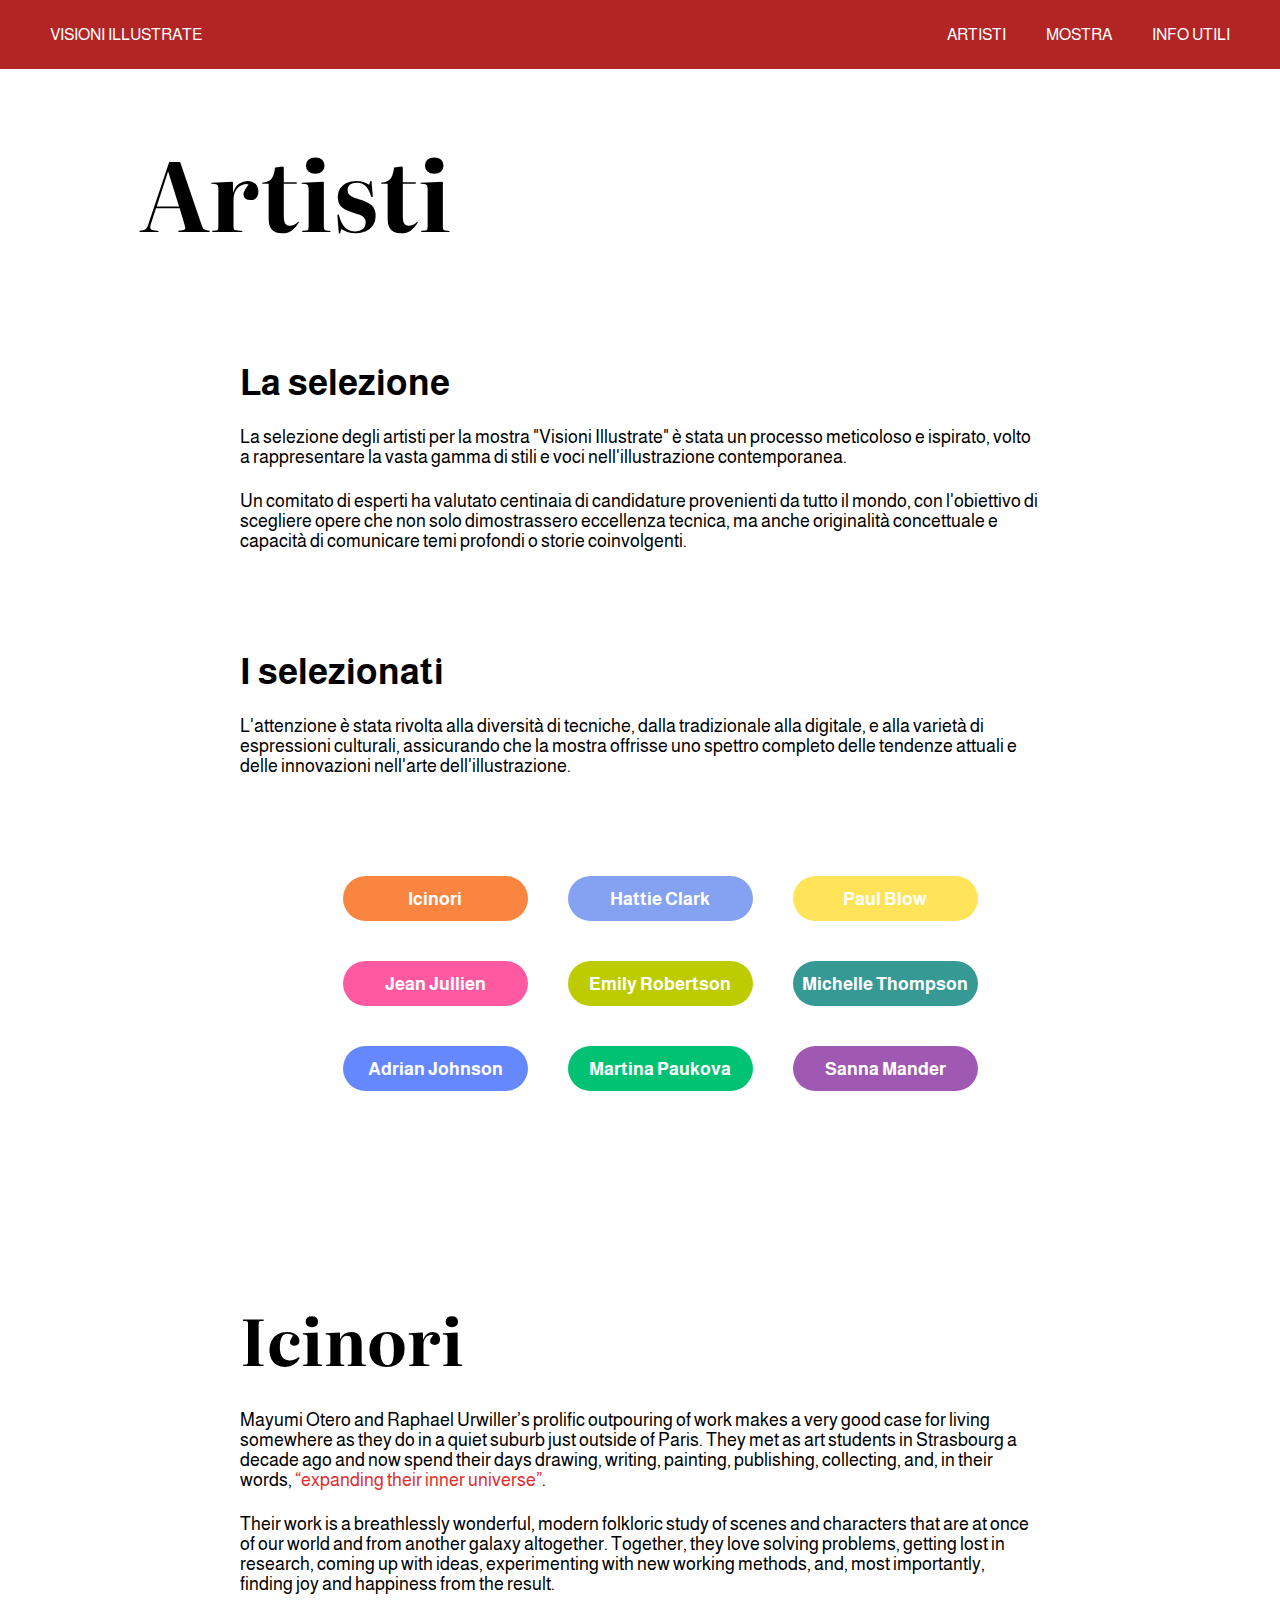
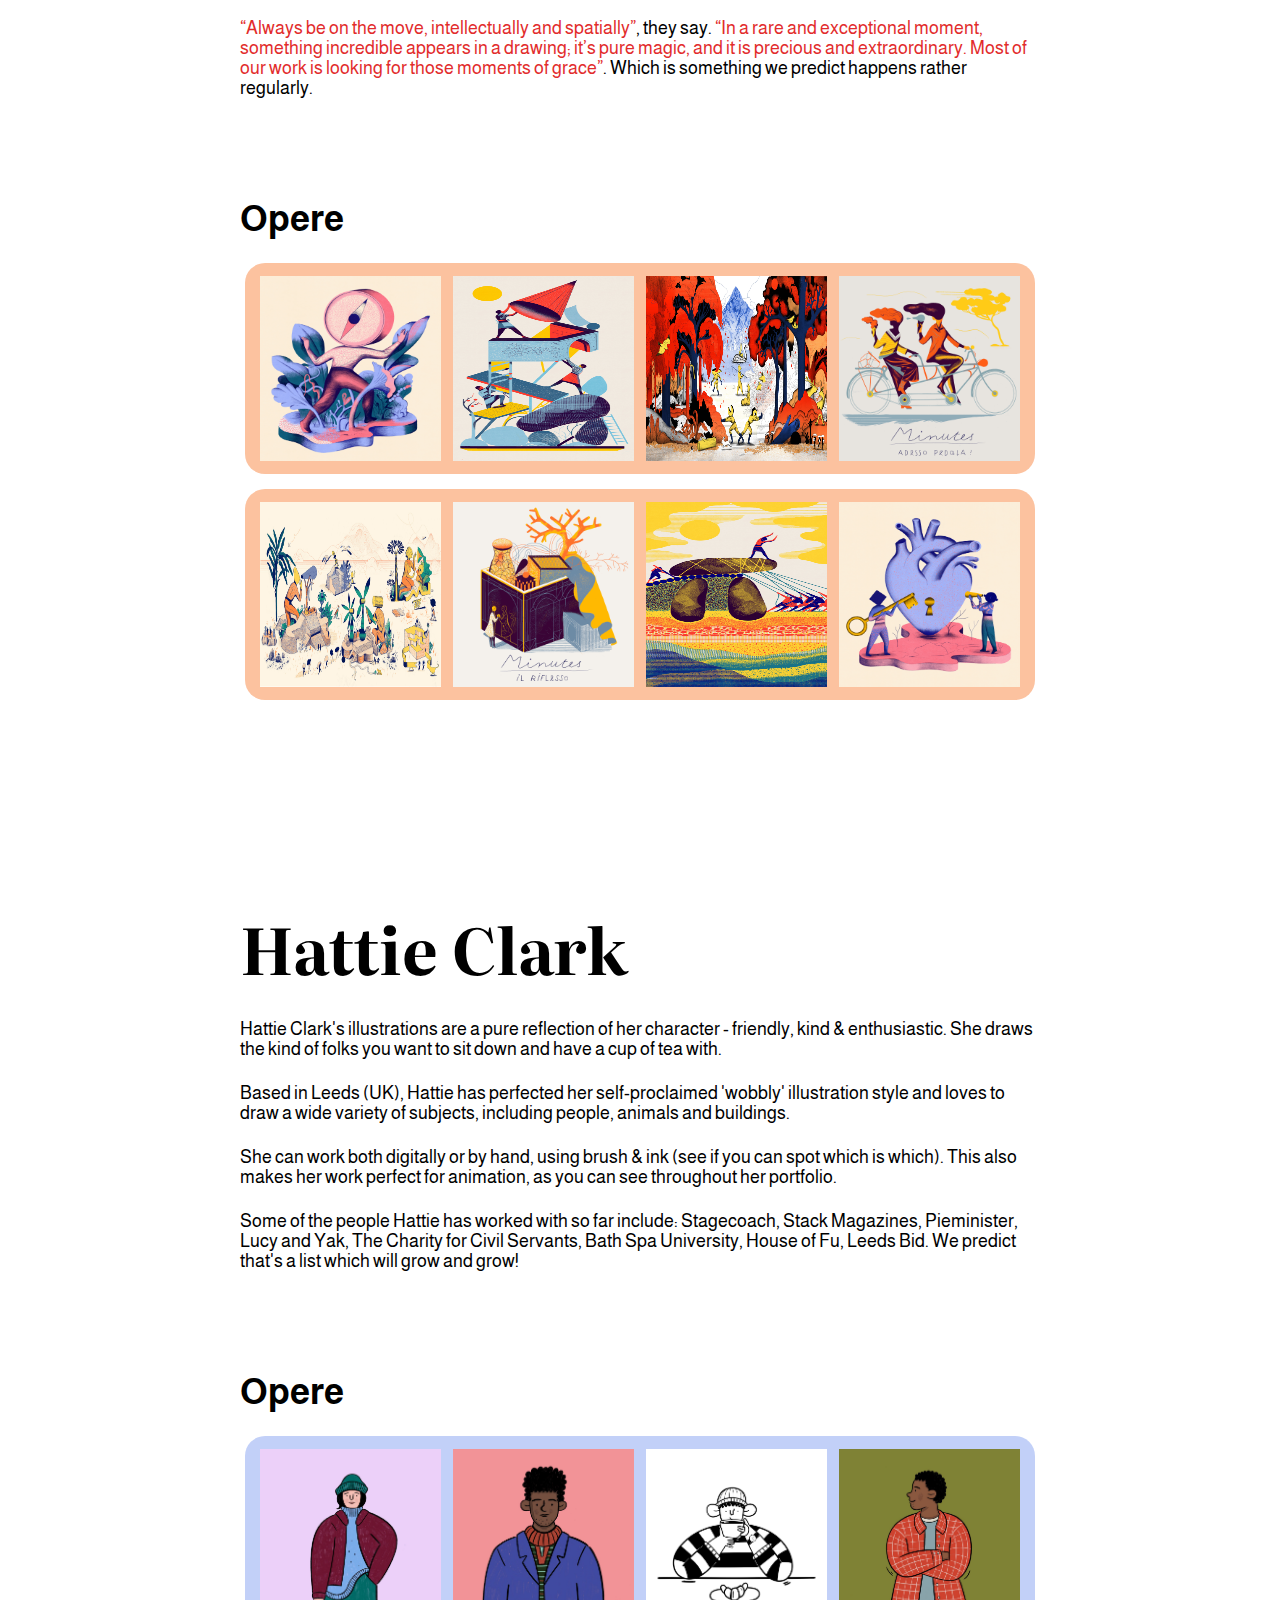
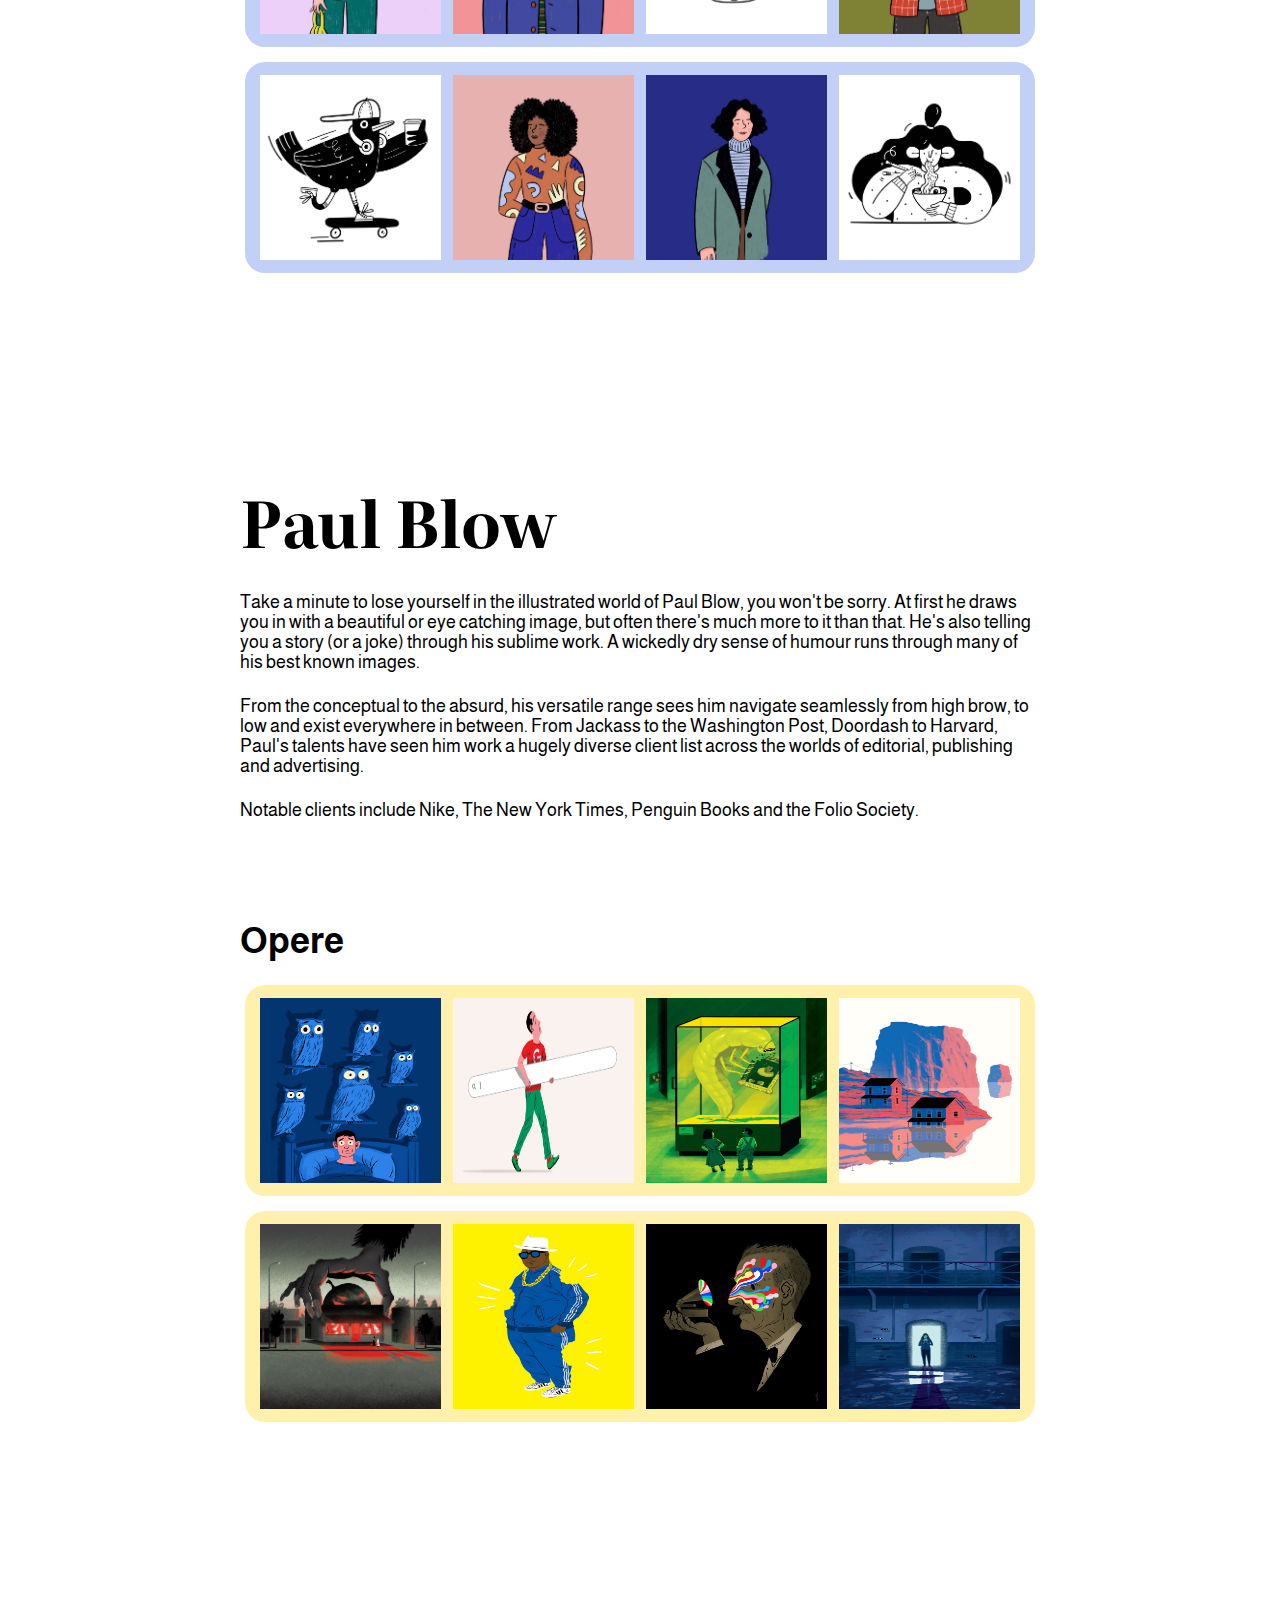
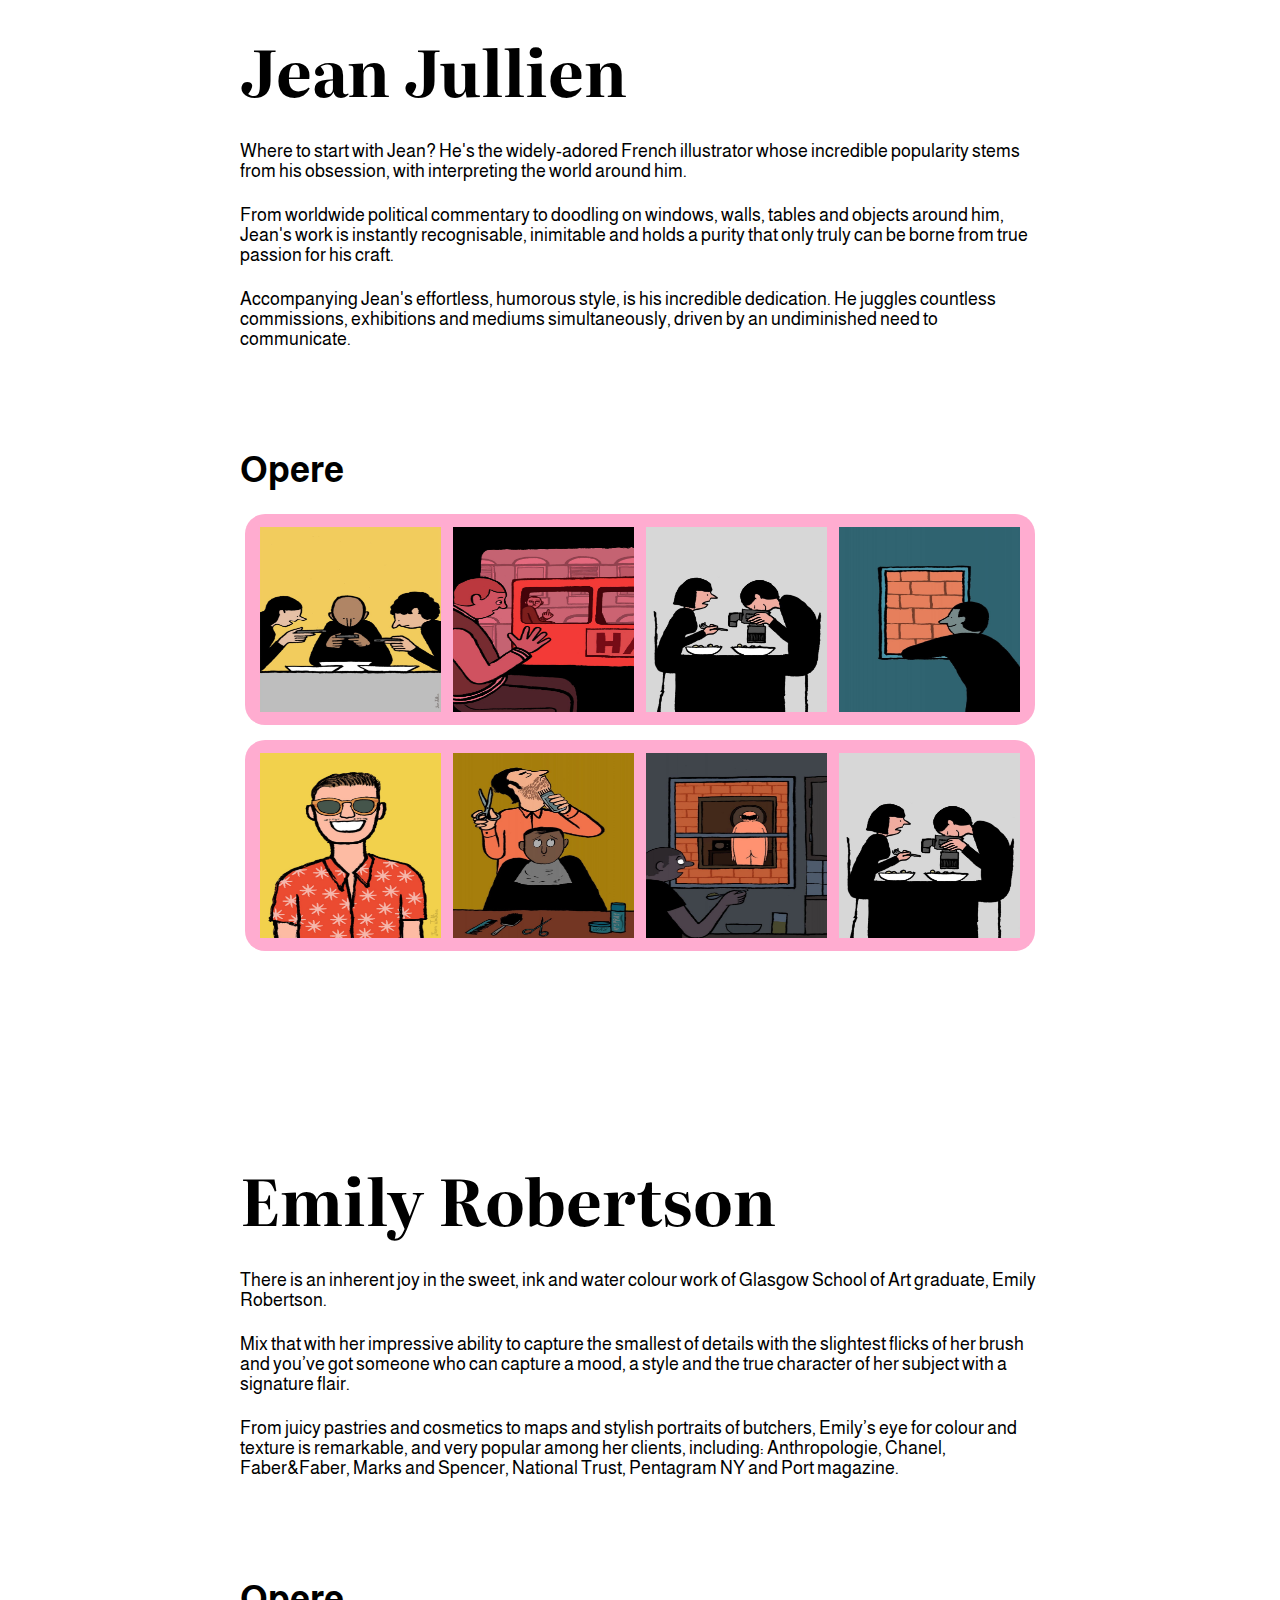
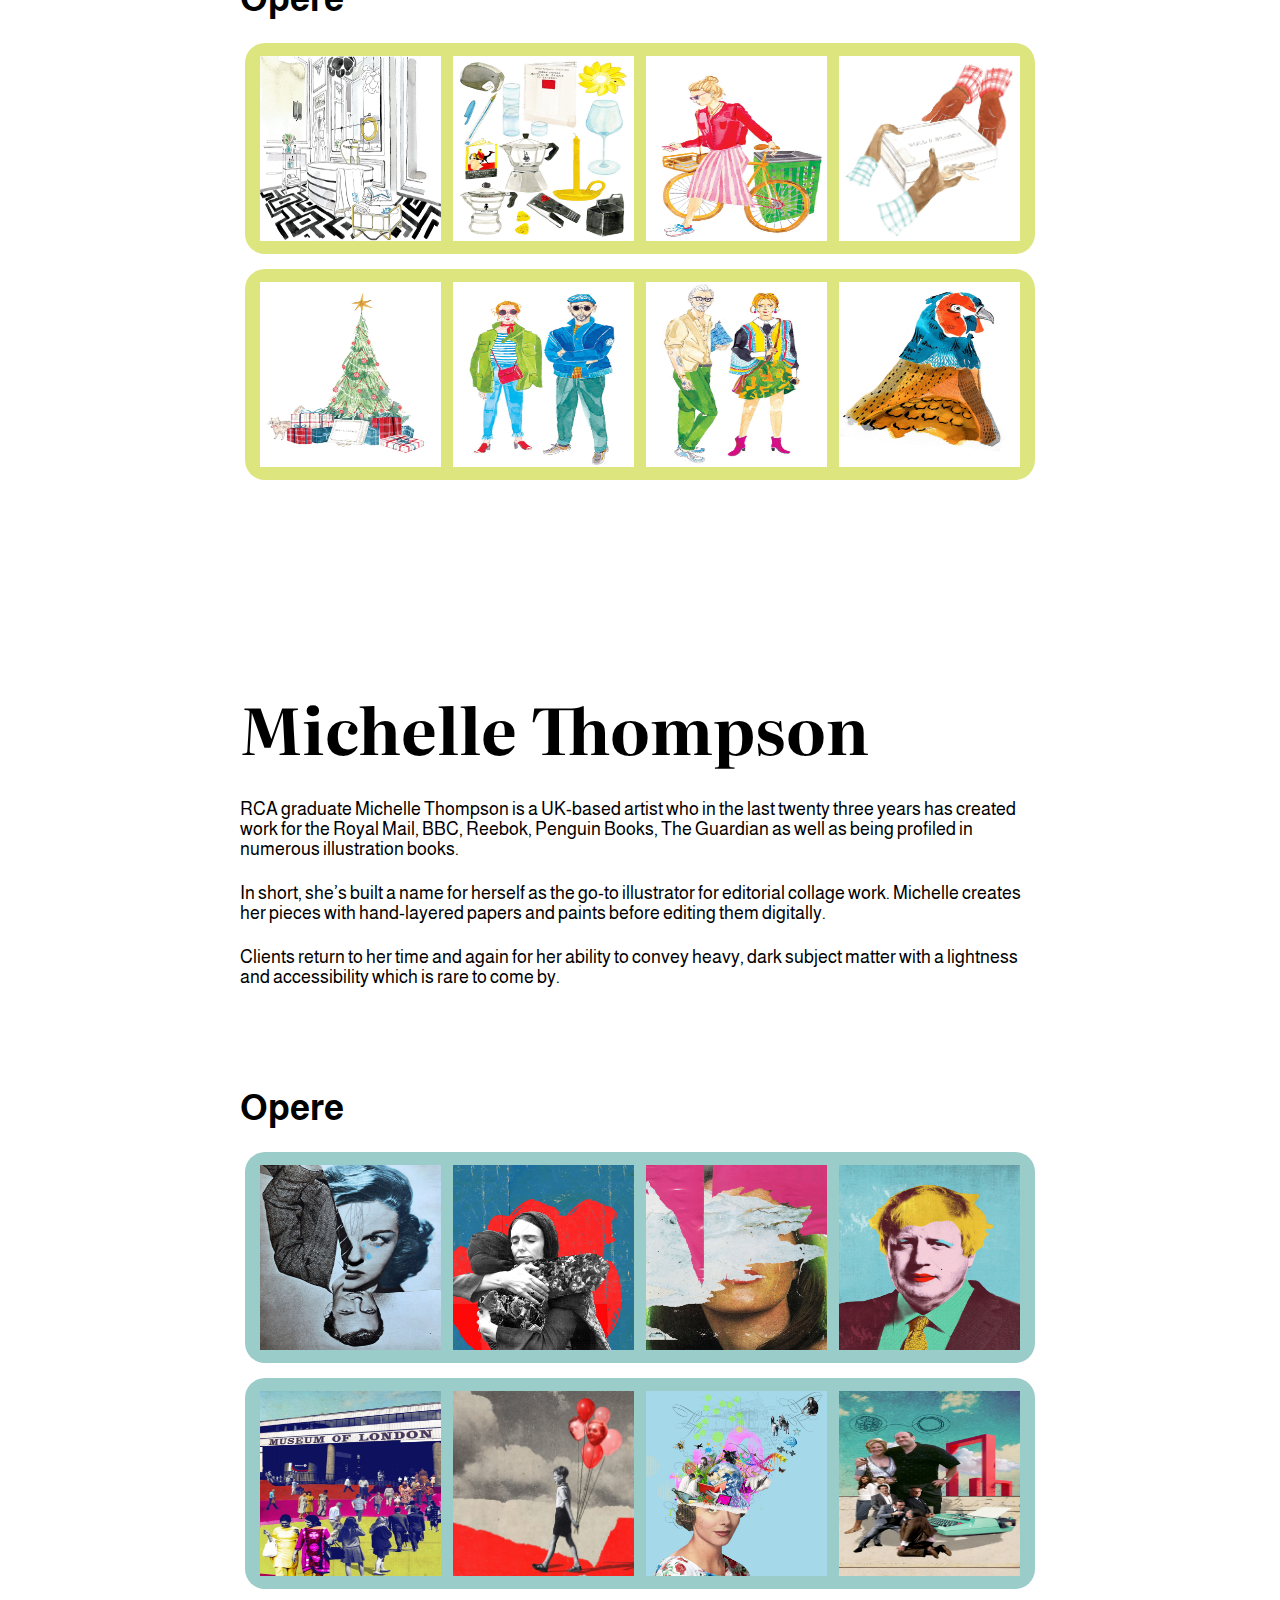
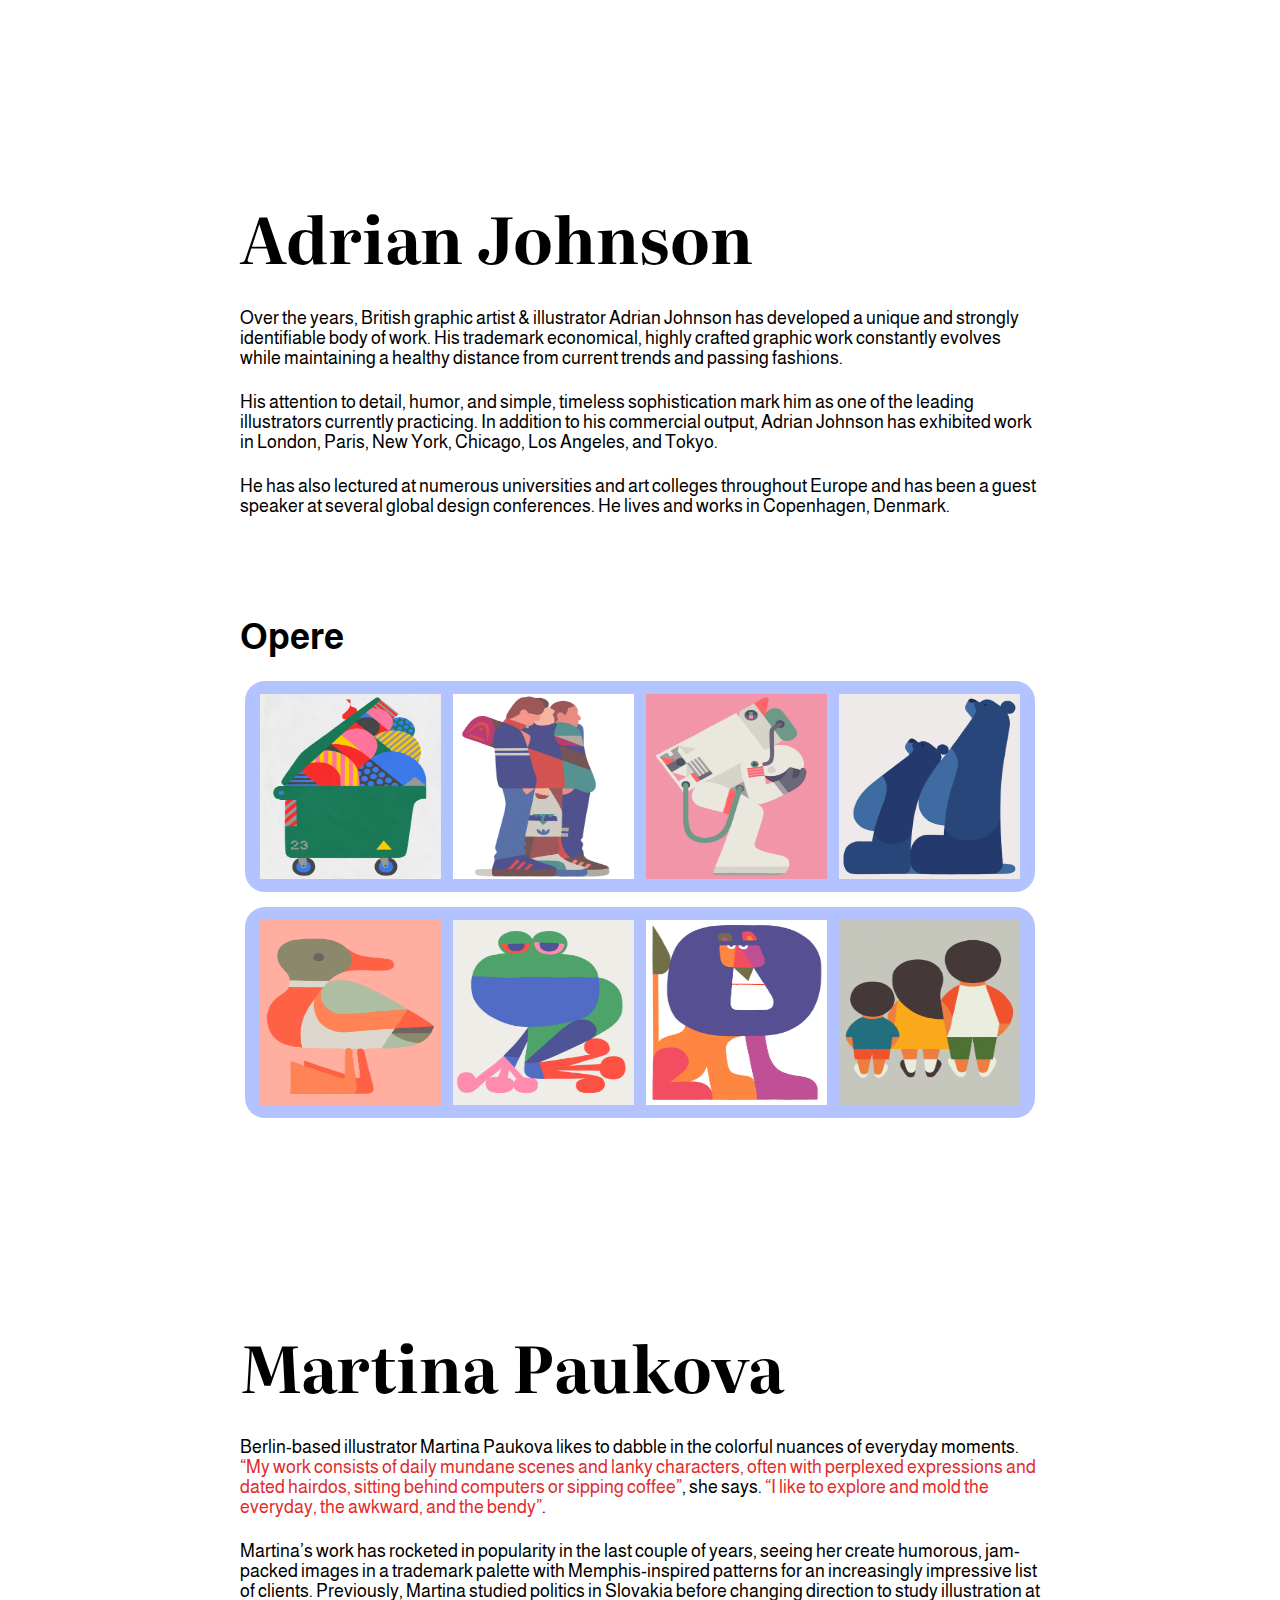
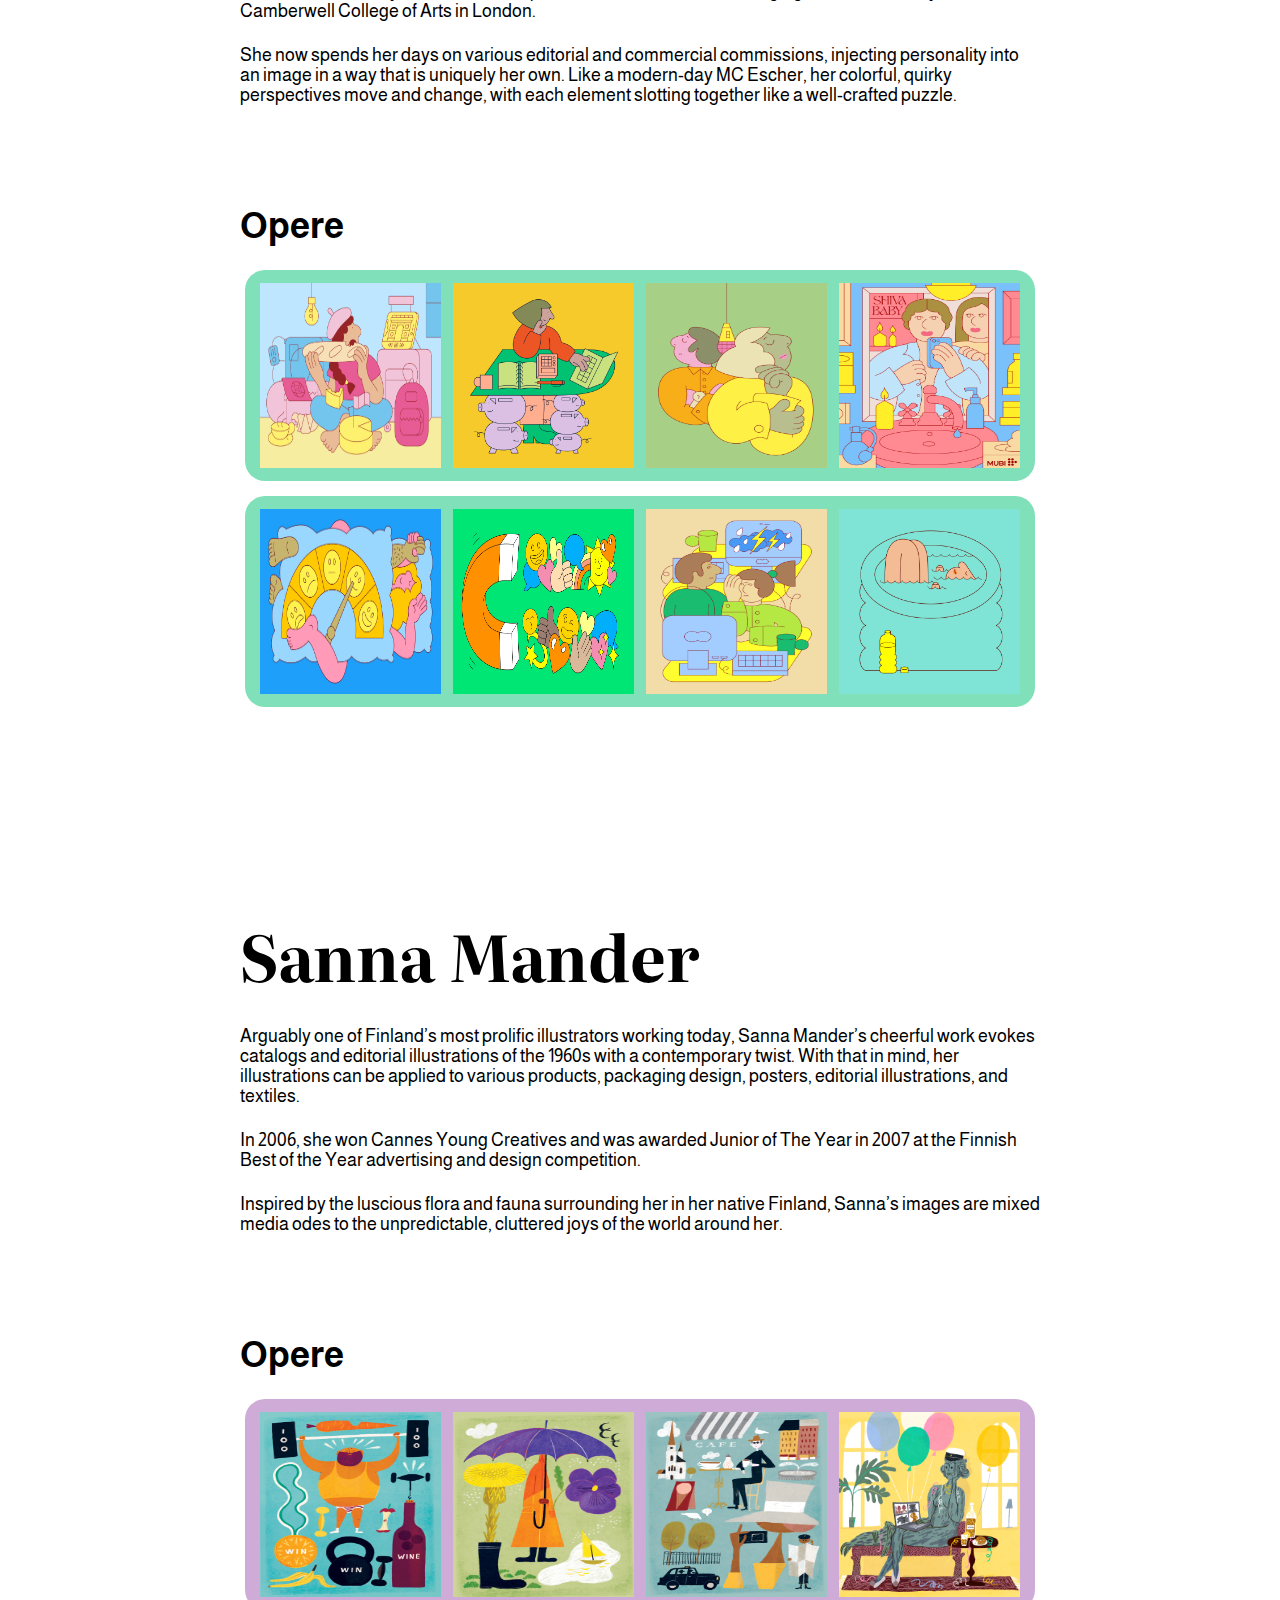
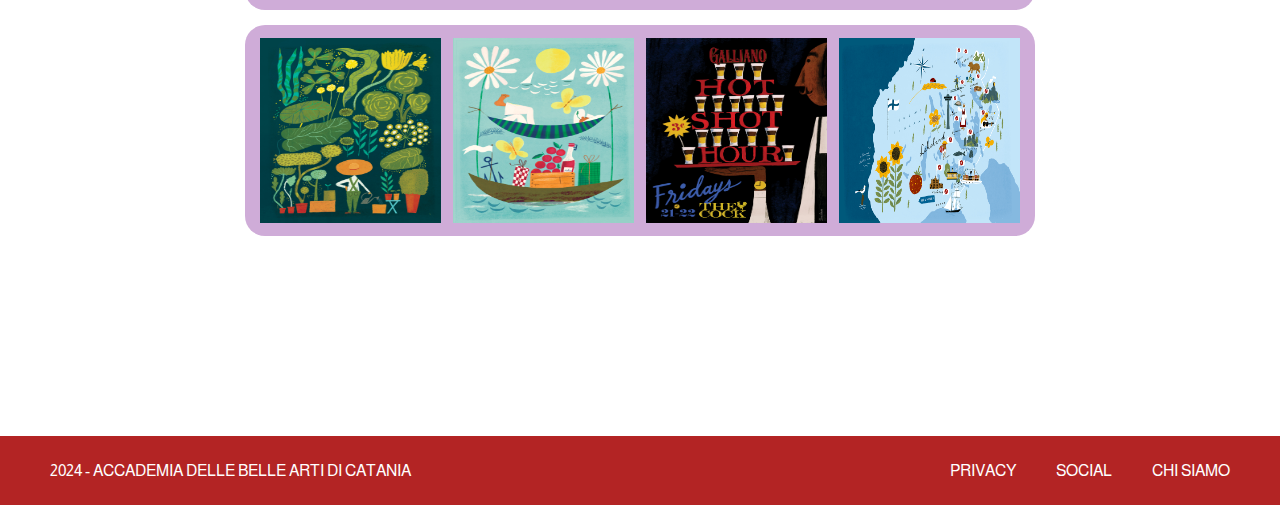
==== artisti.html @ 4ec29349 "Initial commit" ====
<!DOCTYPE html>
<html lang="en">
<head>
    <meta charset="UTF-8">
    <meta name="viewport" content="width=device-width, initial-scale=1.0">
    <title>Visioni Illustrate: Viaggio nell'Illustrazione Contemporanea</title>
    <link rel="stylesheet" href="css/style.css">
    <link rel="preconnect" href="https://fonts.googleapis.com">
    <link rel="preconnect" href="https://fonts.gstatic.com" crossorigin>
    <link href="https://fonts.googleapis.com/css2?family=Almarai:wght@300;400;700;800&display=swap" rel="stylesheet">
    <link rel="preconnect" href="https://fonts.googleapis.com">
    <link rel="preconnect" href="https://fonts.gstatic.com" crossorigin>
    <link href="https://fonts.googleapis.com/css2?family=Almarai:wght@300;400;700;800&family=Literata:ital,opsz,wght@0,7..72,200..900;1,7..72,200..900&display=swap" rel="stylesheet">
</head>

<body>
    <header id="inizio">
        <a href="index.html">VISIONI ILLUSTRATE</a>
        <nav>
            <ul>
                <li><a href="artisti.html">ARTISTI</a></li>
                <li><a href="mostra.html">MOSTRA</a></li>
                <li><a href="infoutili.html">INFO UTILI</a></li>
            </ul>
        </nav>
    </header>

    <main>
        <section class="hero">
            <div>
                <h1>Artisti</h1>
            </div>
        </section>
        <section class="corpo">
<section class="selezione">
    <div>
    <h2>La selezione</h2>
    <p>La selezione degli artisti per la mostra "Visioni Illustrate" è stata un processo meticoloso e ispirato, volto a rappresentare la vasta gamma di stili e voci nell'illustrazione contemporanea.</p>
    <p>Un comitato di esperti ha valutato centinaia di candidature provenienti da tutto il mondo, con l'obiettivo di scegliere opere che non solo dimostrassero eccellenza tecnica, ma anche originalità concettuale e capacità di comunicare temi profondi o storie coinvolgenti.</p>
</div>
</section>

<section class="selezione">
    <div>
    <h2>I selezionati</h2>
    <p>L'attenzione è stata rivolta alla diversità di tecniche, dalla tradizionale alla digitale, e alla varietà di espressioni culturali, assicurando che la mostra offrisse uno spettro completo delle tendenze attuali e delle innovazioni nell'arte dell'illustrazione.</p>
</div>
</section>

<section class="pulsanti">
<nav>
   <ul>
        <li class="uno"><a href="#icinori">Icinori</a></li>
    
        <li class="due"><a href="#hattieclark">Hattie Clark</a></li>
  
        <li class="tre"><a href="#paulblow">Paul Blow</a></li>
  
        <li class="quattro"><a href="#jeanjullien">Jean Jullien</a></li>
  
        <li class="cinque"><a href="#emilyrobertson">Emily Robertson</a></li>
  
        <li class="sei"><a href="#michellethompson">Michelle Thompson</a></li>
  
        <li class="sette"><a href="#adrianjohnson">Adrian Johnson</a></li>
   
        <li class="otto"><a href="#martinapaukova">Martina Paukova</a></li>
   
        <li class="nove"><a href="#sannamander">Sanna Mander</a></li>
    </ul>
</nav>
</section>

<section class="artista">
    <div id="icinori">
        <h3>Icinori</h3>
        <div class="cont">
        <p>Mayumi Otero and Raphael Urwiller’s prolific outpouring of work makes a very good case for living somewhere as they do in a quiet suburb just outside of Paris. They met as art students in Strasbourg a decade ago and now spend their days drawing, writing, painting, publishing, collecting, and, in their words, <span style="color:#e22c2c">“expanding their inner universe”</span>.</p>
        <p>Their work is a breathlessly wonderful, modern folkloric study of scenes and characters that are at once of our world and from another galaxy altogether. Together, they love solving problems, getting lost in research, coming up with ideas, experimenting with new working methods, and, most importantly, finding joy and happiness from the result. </p>
        <p><span style="color:#e22c2c">“Always be on the move, intellectually and spatially”</span>, they say. <span style="color:#e22c2c">“In a rare and exceptional moment, something incredible appears in a drawing; it’s pure magic, and it is precious and extraordinary. Most of our work is looking for those moments of grace”</span>. Which is something we predict happens rather regularly.</p>
    </div>
        <h2>Opere</h2>
        <div class="opere">
        <div class="riga_uno">
            <img src="img/icinori/1.jpg" alt="">
            <img src="img/icinori/2.jpg" alt="">
            <img src="img/icinori/3.jpg" alt="">
            <img src="img/icinori/4.jpg" alt="">
        </div>
        <div class="riga_uno">
            <img src="img/icinori/5.jpg" alt="">
            <img src="img/icinori/6.jpg" alt="">
            <img src="img/icinori/7.jpg" alt="">
            <img src="img/icinori/8.jpg" alt="">
        </div>
    </div>
    </div>
</section>

<section class="artista">
    <div id="hattieclark">
        <h3>Hattie Clark</h3>
        <div class="cont">
        <p>Hattie Clark's illustrations are a pure reflection of her character - friendly, kind & enthusiastic. She draws the kind of folks you want to sit down and have a cup of tea with.</p>
        <p>Based in Leeds (UK), Hattie has perfected her self-proclaimed 'wobbly' illustration style and loves to draw a wide variety of subjects, including people, animals and buildings.</p>
        <p>She can work both digitally or by hand, using brush & ink (see if you can spot which is which). This also makes her work perfect for animation, as you can see throughout her portfolio.</p>
        <p>Some of the people Hattie has worked with so far include: Stagecoach, Stack Magazines, Pieminister, Lucy and Yak, The Charity for Civil Servants, Bath Spa University, House of Fu, Leeds Bid. We predict that's a list which will grow and grow!</p>
    </div>
        <h2>Opere</h2>
    <div class="opere">
        <div class="riga_due">
            <img src="img/hattie-clark/1.jpg" alt="">
            <img src="img/hattie-clark/2.jpg" alt="">
            <img src="img/hattie-clark/3.jpg" alt="">
            <img src="img/hattie-clark/4.jpg" alt="">
        </div>
        <div class="riga_due">
            <img src="img/hattie-clark/5.jpg" alt="">
            <img src="img/hattie-clark/6.jpg" alt="">
            <img src="img/hattie-clark/7.jpg" alt="">
            <img src="img/hattie-clark/8.jpg" alt="">
        </div>
    </div>
</div>
</section>

<section class="artista">
    <div id="paulblow">
        <h3>Paul Blow</h3>
        <div class="cont">
        <p>Take a minute to lose yourself in the illustrated world of Paul Blow, you won't be sorry. At first he draws you in with a beautiful or eye catching image, but often there's much more to it than that. He's also telling you a story (or a joke) through his sublime work. A wickedly dry sense of humour runs through many of his best known images.</p>
        <p>From the conceptual to the absurd, his versatile range sees him navigate seamlessly from high brow, to low and exist everywhere in between. From Jackass to the Washington Post, Doordash to Harvard, Paul's talents have seen him work a hugely diverse client list across the worlds of editorial, publishing and advertising.</p>
        <p>Notable clients include Nike, The New York Times, Penguin Books and the Folio Society.</p>
    </div>
        <h2>Opere</h2>
        <div class="opere">
        <div class="riga_tre">
            <img src="img/paul-blow/1.jpg" alt="">
            <img src="img/paul-blow/2.jpg" alt="">
            <img src="img/paul-blow/3.jpg" alt="">
            <img src="img/paul-blow/4.jpg" alt="">
        </div>
        <div class="riga_tre">
            <img src="img/paul-blow/5.jpg" alt="">
            <img src="img/paul-blow/6.jpg" alt="">
            <img src="img/paul-blow/7.jpg" alt="">
            <img src="img/paul-blow/8.jpg" alt="">
        </div>
    </div>
</div>
</section>

<section class="artista">
    <div id="jeanjullien">
        <h3>Jean Jullien</h3>
        <div class="cont">
        <p>Where to start with Jean? He's the widely-adored French illustrator whose incredible popularity stems from his obsession, with interpreting the world around him.</p>
        <p>From worldwide political commentary to doodling on windows, walls, tables and objects around him, Jean's work is instantly recognisable, inimitable and holds a purity that only truly can be borne from true passion for his craft.</p>
        <p>Accompanying Jean's effortless, humorous style, is his incredible dedication. He juggles countless commissions, exhibitions and mediums simultaneously, driven by an undiminished need to communicate.</p>
    </div>
        <h2>Opere</h2>
    <div class="opere">
        <div class="riga_quattro">
            <img src="img/jean-jullien/1.jpg" alt="">
            <img src="img/jean-jullien/2.jpg" alt="">
            <img src="img/jean-jullien/3.jpg" alt="">
            <img src="img/jean-jullien/4.jpg" alt="">
        </div>
        <div class="riga_quattro">
            <img src="img/jean-jullien/5.jpg" alt="">
            <img src="img/jean-jullien/6.jpg" alt="">
            <img src="img/jean-jullien/7.jpg" alt="">
            <img src="img/jean-jullien/8.jpg" alt="">
        </div>
    </div>
</div>
</section>

<section class="artista">
    <div id="emilyrobertson">
        <h3>Emily Robertson</h3>
        <div class="cont">
        <p>There is an inherent joy in the sweet, ink and water colour work of Glasgow School of Art graduate, Emily Robertson.</p>
        <p>Mix that with her impressive ability to capture the smallest of details with the slightest flicks of her brush and you’ve got someone who can capture a mood, a style and the true character of her subject with a signature flair.</p>
        <p>From juicy pastries and cosmetics to maps and stylish portraits of butchers, Emily’s eye for colour and texture is remarkable, and very popular among her clients, including: Anthropologie, Chanel, Faber&Faber, Marks and Spencer, National Trust, Pentagram NY and Port magazine.</p>
    </div>
        <h2>Opere</h2>
        <div class="opere">
        <div class="riga_cinque">
            <img src="img/emily-robertson/1.jpg" alt="">
            <img src="img/emily-robertson/2.jpg" alt="">
            <img src="img/emily-robertson/3.jpg" alt="">
            <img src="img/emily-robertson/4.jpg" alt="">
        </div>
        <div class="riga_cinque">
            <img src="img/emily-robertson/5.jpg" alt="">
            <img src="img/emily-robertson/6.jpg" alt="">
            <img src="img/emily-robertson/7.jpg" alt="">
            <img src="img/emily-robertson/8.jpg" alt="">
        </div>
    </div>
    </div>


    </section>
    <section class="artista">
        <div id="michellethompson">
            <h3>Michelle Thompson</h3>
            <div class="cont">
            <p>RCA graduate Michelle Thompson is a UK-based artist who in the last twenty three years has created work for the Royal Mail, BBC, Reebok, Penguin Books, The Guardian as well as being profiled in numerous illustration books.</p>
            <p>In short, she’s built a name for herself as the go-to illustrator for editorial collage work. Michelle creates her pieces with hand-layered papers and paints before editing them digitally.</p>
            <p>Clients return to her time and again for her ability to convey heavy, dark subject matter with a lightness and accessibility which is rare to come by.</p>
        </div>
            <h2>Opere</h2>
            <div class="opere">
            <div class="riga_sei">
                <img src="img/michelle-thompson/1.jpg" alt="">
                <img src="img/michelle-thompson/2.jpg" alt="">
                <img src="img/michelle-thompson/3.jpg" alt="">
                <img src="img/michelle-thompson/4.jpg" alt="">
            </div>
            <div class="riga_sei">
                <img src="img/michelle-thompson/5.jpg" alt="">
                <img src="img/michelle-thompson/6.jpg" alt="">
                <img src="img/michelle-thompson/7.jpg" alt="">
                <img src="img/michelle-thompson/8.jpg" alt="">
            </div>
        </div>
    </div>

    </section>
    <section class="artista">
        <div id="adrianjohnson">
            <h3>Adrian Johnson</h3>
            <div class="cont">
            <p>Over the years, British graphic artist & illustrator Adrian Johnson has developed a unique and strongly identifiable body of work. His trademark economical, highly crafted graphic work constantly evolves while maintaining a healthy distance from current trends and passing fashions.</p>
            <p>His attention to detail, humor, and simple, timeless sophistication mark him as one of the leading illustrators currently practicing. In addition to his commercial output, Adrian Johnson has exhibited work in London, Paris, New York, Chicago, Los Angeles, and Tokyo.</p>
            <p>He has also lectured at numerous universities and art colleges throughout Europe and has been a guest speaker at several global design conferences. He lives and works in Copenhagen, Denmark.</p>
        </div>
            <h2>Opere</h2>
            <div class="opere">
            <div class="riga_sette">
                <img src="img/adrian-johnson/1.jpg" alt="">
                <img src="img/adrian-johnson/2.jpg" alt="">
                <img src="img/adrian-johnson/3.jpg" alt="">
                <img src="img/adrian-johnson/4.jpg" alt="">
            </div>
            <div class="riga_sette">
                <img src="img/adrian-johnson/5.jpg" alt="">
                <img src="img/adrian-johnson/6.jpg" alt="">
                <img src="img/adrian-johnson/7.jpg" alt="">
                <img src="img/adrian-johnson/8.jpg" alt="">
            </div>
        </div>
    </div>

    </section>
    <section class="artista">
        <div id="martinapaukova">
            <h3>Martina Paukova</h3>
            <div class="cont">
            <p>Berlin-based illustrator Martina Paukova likes to dabble in the colorful nuances of everyday moments. <span style="color:#e22c2c">“My work consists of daily mundane scenes and lanky characters, often with perplexed expressions and dated hairdos, sitting behind computers or sipping coffee”</span>, she says. <span style="color:#e22c2c">“I like to explore and mold the everyday, the awkward, and the bendy”</span>.</p>
            <p>Martina’s work has rocketed in popularity in the last couple of years, seeing her create humorous, jam-packed images in a trademark palette with Memphis-inspired patterns for an increasingly impressive list of clients. Previously, Martina studied politics in Slovakia before changing direction to study illustration at Camberwell College of Arts in London.</p>
            <p>She now spends her days on various editorial and commercial commissions, injecting personality into an image in a way that is uniquely her own. Like a modern-day MC Escher, her colorful, quirky perspectives move and change, with each element slotting together like a well-crafted puzzle.</p>
        </div>
            <h2>Opere</h2>
            <div class="opere">
            <div class="riga_otto">
                <img src="img/martina-paukova/1.jpg" alt="">
                <img src="img/martina-paukova/2.jpg" alt="">
                <img src="img/martina-paukova/3.jpg" alt="">
                <img src="img/martina-paukova/4.jpg" alt="">
            </div>
            <div class="riga_otto">
                <img src="img/martina-paukova/5.jpg" alt="">
                <img src="img/martina-paukova/6.jpg" alt="">
                <img src="img/martina-paukova/7.jpg" alt="">
                <img src="img/martina-paukova/8.jpg" alt="">
            </div>
        </div>
    </div>

    </section>
    <section class="artista">
        <div id="sannamander">
            <h3>Sanna Mander</h3>
            <div class="cont">
            <p>Arguably one of Finland’s most prolific illustrators working today, Sanna Mander’s cheerful work evokes catalogs and editorial illustrations of the 1960s with a contemporary twist. With that in mind, her illustrations can be applied to various products, packaging design, posters, editorial illustrations, and textiles.</p>
            <p>In 2006, she won Cannes Young Creatives and was awarded Junior of The Year in 2007 at the Finnish Best of the Year advertising and design competition.</p>
            <p>Inspired by the luscious flora and fauna surrounding her in her native Finland, Sanna’s images are mixed media odes to the unpredictable, cluttered joys of the world around her.</p>
        </div>
            <h2>Opere</h2>
            <div class="opere">
            <div class="riga_nove">
                <img src="img/sanna-mander/1.jpg" alt="">
                <img src="img/sanna-mander/2.jpg" alt="">
                <img src="img/sanna-mander/3.jpg" alt="">
                <img src="img/sanna-mander/4.jpg" alt="">
            </div>
            <div class="riga_nove">
                <img src="img/sanna-mander/5.jpg" alt="">
                <img src="img/sanna-mander/6.jpg" alt="">
                <img src="img/sanna-mander/7.jpg" alt="">
                <img src="img/sanna-mander/8.jpg" alt="">
            </div>
        </div>
    </div>
</section>
    </section>
</main>
<footer>
    <a href="#inizio">2024 - ACCADEMIA DELLE BELLE ARTI DI CATANIA</a>
        <nav>
            <ul>
                <li><a href="https://www.iubenda.com/privacy-policy/25349809" target="_blank">PRIVACY</a></li>
                <li><a href="https://www.instagram.com/abacatania/" target="_blank">SOCIAL</a></li>
                <li><a href="https://www.abacatania.it" target="_blank">CHI SIAMO</a></li>
            </ul>
        </nav>
</footer>
</body>
---- css/style.css ----
html {
    scroll-behavior: smooth;
}

body{
    margin: 0;
    padding: 0;
    font-family: "Almarai", "Literata", sans-serif;
}

.corpo {
    max-width: 800px;
    margin: 0 auto;
}

main {
    max-width: 1000px;
    margin: 0 auto;
}

img {
    max-width: 100%;
    margin: 0;
}

header, footer {
    padding: 26px 50px;
    margin: 0;
    display: flex;
    justify-content: space-between;
    background-color: #B32424;
    font-size: 16px;
}

header nav ul, footer nav ul {
    margin: 0;
    padding: 0;
    list-style: none;
    display: flex;
    align-items: center;
    gap: 40px;
    text-transform: uppercase;
}

a {
    text-decoration: none;
    color: #fff;
}

header a:hover, footer a:hover {
    text-decoration: underline;
}

h1 {
    margin: 0;
    padding: 0;
    font-family: "Literata";
    font-size: 96px;
}

h2 {
    margin: 0;
    font-size: 36px;
}


.hero h2 {
    font-weight: normal;
    padding: 0 0 0 100px;
}

.hero div {
margin: 50px auto 100px 0;
}

p {
    margin-top: 24px;
    font-size: 18px;
}

.cont{
    margin-bottom: 100px;
}

h3 {
    margin: 0;
    font-family: "Literata";
    font-size: 64px;
}

.info div{
    margin: 0 0 50px 0;
    text-align: center;
}



.card {
    display: grid;
    grid-template-columns: repeat(auto-fill, minmax(185px, 1fr));
    max-width: 1000px;
    margin: 0 0 200px 0;
    padding: 0;
    gap: 48px;
    text-align: center;
}

.card div{
    margin: 0;
    border-radius: 40px 40px 30px 30px;
}

.card a{
    margin: 0;
    padding: 0;
    text-decoration: none;
}

.card h4 {
    margin: 0;
    padding: 10px 0 15px;
    color: #fff;
    font-size: 18px;
    font-weight: bold;
}


.card img {
    margin: 0;
    padding: 0;
    width: 100%;
    height: 260px;
    object-fit:cover;
    border-radius: 30px 30px 0 0;
}

.uno {
    background-color: #FA8540;
}

.due {
    background-color: #85A2F2;
}
.tre {
    background-color: #FFE359;
}

.quattro {
    background-color: #FF59A1;
}

.cinque {
    background-color: #BCCC00;
}

.sei {
    background-color: #369994;
}

.sette {
    background-color: #6688FF;
}

.otto {
    background-color: #01C273;
}

.nove {
    background-color: #A059B2;
}

.selezione div {
 margin: 0;
 margin-bottom: 100px;
}


.pulsanti nav ul {
    max-width: 635px;
    list-style: none;
    display: grid;
    grid-template-columns: 1fr 1fr 1fr;
    text-align: center;
    gap: 40px;
    margin: 0 auto 200px;
}

.pulsanti li {
    border-radius: 30px 30px 30px 30px;
    font-size: 18px;
    font-weight: bold;
}

.pulsanti .uno {
    padding: 13px 0 12px;
}

.pulsanti .due {
    padding: 13px 0 12px;
}
.pulsanti .tre {
    padding: 13px 0 12px;

}

.pulsanti .quattro {

    padding: 13px 0 12px;
}

.pulsanti .cinque {

    padding: 13px 0 12px;
}

.pulsanti .sei {

    padding: 13px 0 12px;
}

.pulsanti .sette {

    padding: 13px 0 12px;
}

.pulsanti .otto {

    padding: 13px 0 12px;
}

.pulsanti .nove {
    padding: 13px 0 12px;
}

.artista {
    margin: 0 0 100px 0;
}

.artista .icinori .ultimop{
    margin-bottom: 100px;
}

.artista h2 {
    margin-bottom: 24px;
}

.artista .opere img {
    width: 181px;
    height: 185px;
}

.artista .opere {
    display: grid;
    grid-template-rows: repeat(auto-fill, minmax(185px, 1fr));
    gap: 15px;
    margin: 0 0 200px 0;    
}

.riga_uno, .riga_due, .riga_tre, .riga_quattro, .riga_cinque, .riga_sei, .riga_sette, .riga_otto, .riga_nove {
    margin: 0 auto;
    max-width: 792px;
    display: flex;
    padding: 13px 15px;
    justify-content: center;
    align-items: center;
    gap: 12px;
    border-radius: 20px;
    object-fit:cover;
}

.riga_uno {
    background: rgba(250, 133, 64, 0.50);
}

.riga_due {
    background: rgba(133, 162, 242, 0.50)
}

.riga_tre {
    background: rgba(255, 227, 89, 0.50);
}

.riga_quattro {
    background: rgba(255, 89, 161, 0.50);
}

.riga_cinque {
    background: rgba(188, 204, 0, 0.50);
}

.riga_sei {
    background: rgba(54, 153, 148, 0.50);
}

.riga_sette {
    background: rgba(102, 136, 255, 0.50);
}

.riga_otto {
    background: rgba(1, 194, 115, 0.50);
}

.riga_nove {
    background: rgba(160, 89, 178, 0.50)
}

.mission {
    margin-bottom: 200px;
}

.dove {
    margin-bottom: 70px;
}

.mappa {
    max-width: 600px;
    margin: 0 auto 100px;
}

.lab {
    margin-bottom: 200px;
}
@media (max-width: 800px) {
    .resp h1 {
        font-size: 48px;
    }

    .resp h2 {
        padding: 0 0 0 40px;
        font-size: 18px;
    }
    .cont {
        margin-bottom: 50px;
    }
}

@media (max-width: 600px) {


    h1 {
        font-size: 36px;
    }
    
    h2 {
        font-size: 18px;
    }
    
    .hero div {
    margin: 25px auto 50px 0;
    }
    
    p {
        margin-top: 12px;
        font-size: 14px;
    }
    
    .cont{
        margin-bottom: 50px;
    }
    
    h3 {
        font-size: 32px;
    }
    
    .info div{
        margin: 0 0 25px 0;
    }

    .selezione div {
     margin-bottom: 50px;
    }
    
    
    .pulsanti nav ul {
        max-width: 635px;
        gap: 20px;
        margin: 0 auto 100px;
    }
    
    .pulsanti li {
        font-size: 12px;
    }
    
    .artista {
        margin: 0 0 50px 0;
    }
    
    .artista .icinori .ultimop{
        margin-bottom: 50px;
    }
    
    .artista h2 {
        margin-bottom: 24px;
    }
    
    .artista .opere img {
        width: 85px;
        height: 85px;
    }
    
    .artista .opere {
        grid-template-rows: repeat(auto-fill, minmax(85px, 1fr));
        gap: 10px;
        margin: 0 0 100px 0;    
    }
    
    .riga_uno, .riga_due, .riga_tre, .riga_quattro, .riga_cinque, .riga_sei, .riga_sette, .riga_otto, .riga_nove {
        padding: 9px 10px;
        gap: 5px;
        border-radius: 10px;
    }
    
    .mission {
        margin-bottom: 100px;
    }
    
    .dove {
        margin-bottom: 35px;
    }
    
    .mappa {
        max-width: 300px;
    }
    
    .lab {
        margin-bottom: 100px;
    }

    header, footer {
    padding: 26px 50px;
    margin: 0;
    display: flex;
    justify-content: space-between;
    background-color: #B32424;
    font-size: 14px;
}

header nav ul, footer nav ul {
    margin: 0;
    padding: 0;
    list-style: none;
    display: flex;
    align-items: center;
    gap: 40px;
    text-transform: uppercase;
}
}
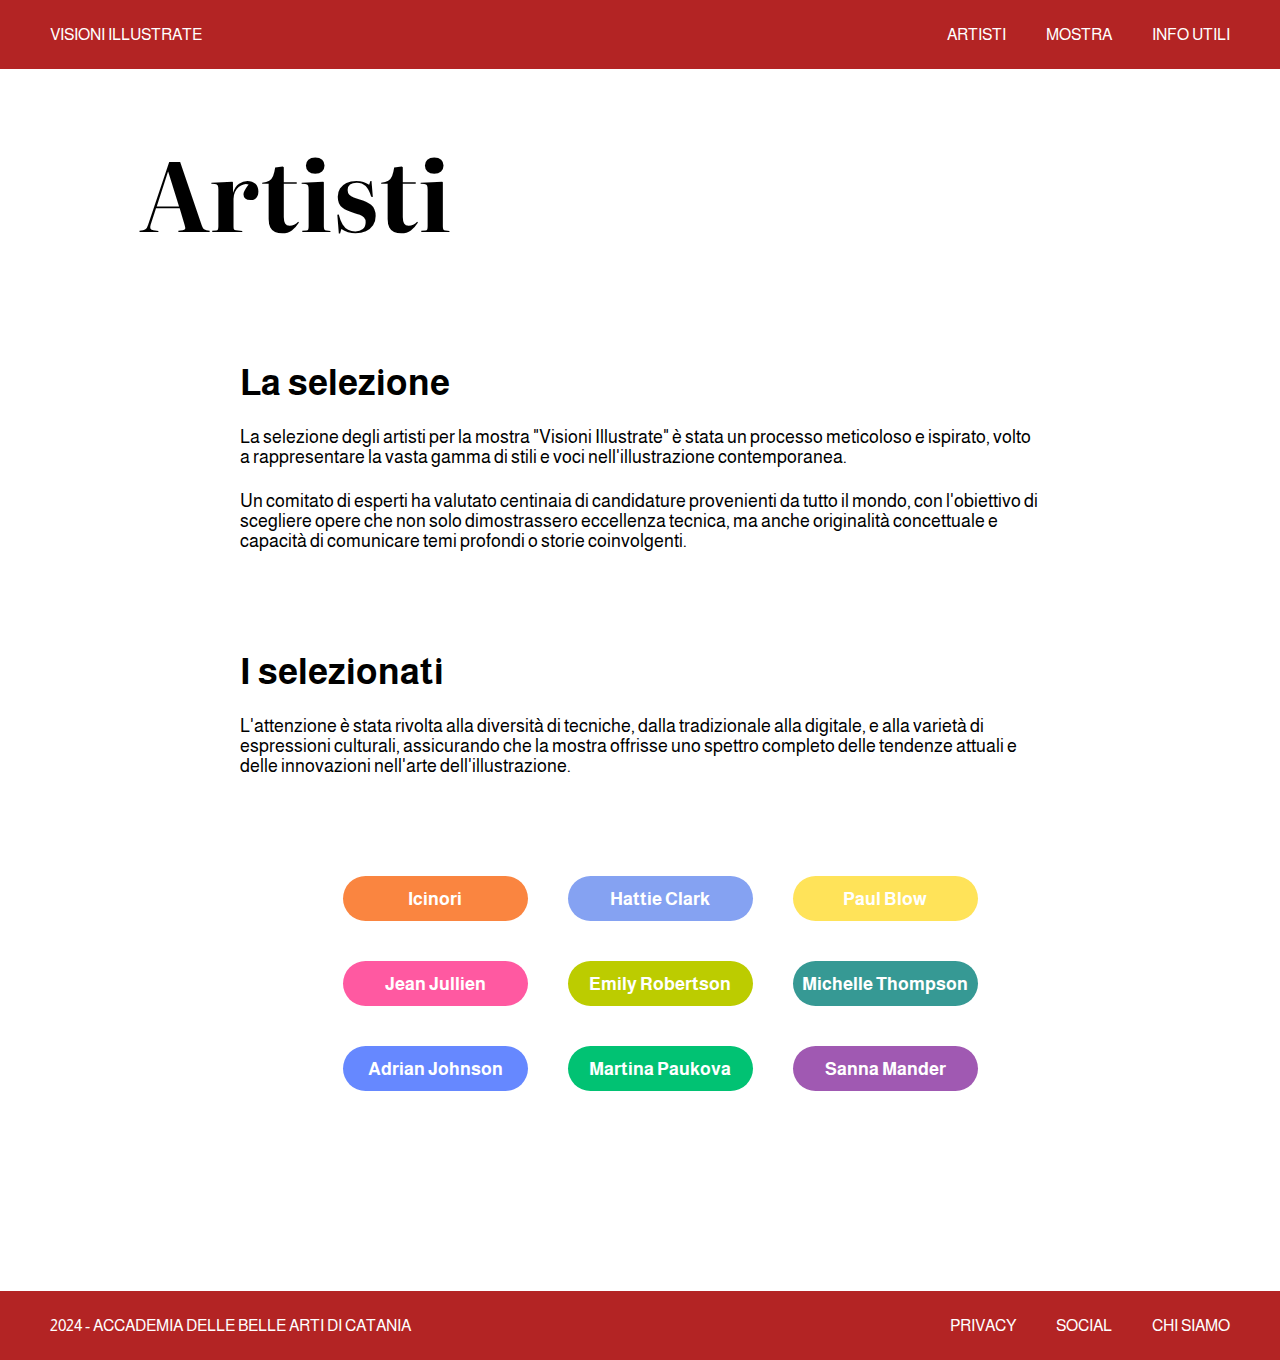
==== commit c2bda094: "M" ====
--- a/artisti.html
+++ b/artisti.html
@@ -50,263 +50,28 @@
 <section class="pulsanti">
 <nav>
    <ul>
-        <li class="uno"><a href="#icinori">Icinori</a></li>
+        <li class="uno"><a href="icinori.html">Icinori</a></li>
     
-        <li class="due"><a href="#hattieclark">Hattie Clark</a></li>
+        <li class="due"><a href="hattieclark.html">Hattie Clark</a></li>
   
-        <li class="tre"><a href="#paulblow">Paul Blow</a></li>
+        <li class="tre"><a href="paulblow.html">Paul Blow</a></li>
   
-        <li class="quattro"><a href="#jeanjullien">Jean Jullien</a></li>
+        <li class="quattro"><a href="jeanjullien.html">Jean Jullien</a></li>
   
-        <li class="cinque"><a href="#emilyrobertson">Emily Robertson</a></li>
+        <li class="cinque"><a href="emilyrobertson.html">Emily Robertson</a></li>
   
-        <li class="sei"><a href="#michellethompson">Michelle Thompson</a></li>
+        <li class="sei"><a href="michellethompson.html">Michelle Thompson</a></li>
   
-        <li class="sette"><a href="#adrianjohnson">Adrian Johnson</a></li>
+        <li class="sette"><a href="adrianjohnson.html">Adrian Johnson</a></li>
    
-        <li class="otto"><a href="#martinapaukova">Martina Paukova</a></li>
+        <li class="otto"><a href="martinapaukova.html">Martina Paukova</a></li>
    
-        <li class="nove"><a href="#sannamander">Sanna Mander</a></li>
+        <li class="nove"><a href="sannamander.html">Sanna Mander</a></li>
     </ul>
 </nav>
 </section>
 
-<section class="artista">
-    <div id="icinori">
-        <h3>Icinori</h3>
-        <div class="cont">
-        <p>Mayumi Otero and Raphael Urwiller’s prolific outpouring of work makes a very good case for living somewhere as they do in a quiet suburb just outside of Paris. They met as art students in Strasbourg a decade ago and now spend their days drawing, writing, painting, publishing, collecting, and, in their words, <span style="color:#e22c2c">“expanding their inner universe”</span>.</p>
-        <p>Their work is a breathlessly wonderful, modern folkloric study of scenes and characters that are at once of our world and from another galaxy altogether. Together, they love solving problems, getting lost in research, coming up with ideas, experimenting with new working methods, and, most importantly, finding joy and happiness from the result. </p>
-        <p><span style="color:#e22c2c">“Always be on the move, intellectually and spatially”</span>, they say. <span style="color:#e22c2c">“In a rare and exceptional moment, something incredible appears in a drawing; it’s pure magic, and it is precious and extraordinary. Most of our work is looking for those moments of grace”</span>. Which is something we predict happens rather regularly.</p>
-    </div>
-        <h2>Opere</h2>
-        <div class="opere">
-        <div class="riga_uno">
-            <img src="img/icinori/1.jpg" alt="">
-            <img src="img/icinori/2.jpg" alt="">
-            <img src="img/icinori/3.jpg" alt="">
-            <img src="img/icinori/4.jpg" alt="">
-        </div>
-        <div class="riga_uno">
-            <img src="img/icinori/5.jpg" alt="">
-            <img src="img/icinori/6.jpg" alt="">
-            <img src="img/icinori/7.jpg" alt="">
-            <img src="img/icinori/8.jpg" alt="">
-        </div>
-    </div>
-    </div>
-</section>
 
-<section class="artista">
-    <div id="hattieclark">
-        <h3>Hattie Clark</h3>
-        <div class="cont">
-        <p>Hattie Clark's illustrations are a pure reflection of her character - friendly, kind & enthusiastic. She draws the kind of folks you want to sit down and have a cup of tea with.</p>
-        <p>Based in Leeds (UK), Hattie has perfected her self-proclaimed 'wobbly' illustration style and loves to draw a wide variety of subjects, including people, animals and buildings.</p>
-        <p>She can work both digitally or by hand, using brush & ink (see if you can spot which is which). This also makes her work perfect for animation, as you can see throughout her portfolio.</p>
-        <p>Some of the people Hattie has worked with so far include: Stagecoach, Stack Magazines, Pieminister, Lucy and Yak, The Charity for Civil Servants, Bath Spa University, House of Fu, Leeds Bid. We predict that's a list which will grow and grow!</p>
-    </div>
-        <h2>Opere</h2>
-    <div class="opere">
-        <div class="riga_due">
-            <img src="img/hattie-clark/1.jpg" alt="">
-            <img src="img/hattie-clark/2.jpg" alt="">
-            <img src="img/hattie-clark/3.jpg" alt="">
-            <img src="img/hattie-clark/4.jpg" alt="">
-        </div>
-        <div class="riga_due">
-            <img src="img/hattie-clark/5.jpg" alt="">
-            <img src="img/hattie-clark/6.jpg" alt="">
-            <img src="img/hattie-clark/7.jpg" alt="">
-            <img src="img/hattie-clark/8.jpg" alt="">
-        </div>
-    </div>
-</div>
-</section>
-
-<section class="artista">
-    <div id="paulblow">
-        <h3>Paul Blow</h3>
-        <div class="cont">
-        <p>Take a minute to lose yourself in the illustrated world of Paul Blow, you won't be sorry. At first he draws you in with a beautiful or eye catching image, but often there's much more to it than that. He's also telling you a story (or a joke) through his sublime work. A wickedly dry sense of humour runs through many of his best known images.</p>
-        <p>From the conceptual to the absurd, his versatile range sees him navigate seamlessly from high brow, to low and exist everywhere in between. From Jackass to the Washington Post, Doordash to Harvard, Paul's talents have seen him work a hugely diverse client list across the worlds of editorial, publishing and advertising.</p>
-        <p>Notable clients include Nike, The New York Times, Penguin Books and the Folio Society.</p>
-    </div>
-        <h2>Opere</h2>
-        <div class="opere">
-        <div class="riga_tre">
-            <img src="img/paul-blow/1.jpg" alt="">
-            <img src="img/paul-blow/2.jpg" alt="">
-            <img src="img/paul-blow/3.jpg" alt="">
-            <img src="img/paul-blow/4.jpg" alt="">
-        </div>
-        <div class="riga_tre">
-            <img src="img/paul-blow/5.jpg" alt="">
-            <img src="img/paul-blow/6.jpg" alt="">
-            <img src="img/paul-blow/7.jpg" alt="">
-            <img src="img/paul-blow/8.jpg" alt="">
-        </div>
-    </div>
-</div>
-</section>
-
-<section class="artista">
-    <div id="jeanjullien">
-        <h3>Jean Jullien</h3>
-        <div class="cont">
-        <p>Where to start with Jean? He's the widely-adored French illustrator whose incredible popularity stems from his obsession, with interpreting the world around him.</p>
-        <p>From worldwide political commentary to doodling on windows, walls, tables and objects around him, Jean's work is instantly recognisable, inimitable and holds a purity that only truly can be borne from true passion for his craft.</p>
-        <p>Accompanying Jean's effortless, humorous style, is his incredible dedication. He juggles countless commissions, exhibitions and mediums simultaneously, driven by an undiminished need to communicate.</p>
-    </div>
-        <h2>Opere</h2>
-    <div class="opere">
-        <div class="riga_quattro">
-            <img src="img/jean-jullien/1.jpg" alt="">
-            <img src="img/jean-jullien/2.jpg" alt="">
-            <img src="img/jean-jullien/3.jpg" alt="">
-            <img src="img/jean-jullien/4.jpg" alt="">
-        </div>
-        <div class="riga_quattro">
-            <img src="img/jean-jullien/5.jpg" alt="">
-            <img src="img/jean-jullien/6.jpg" alt="">
-            <img src="img/jean-jullien/7.jpg" alt="">
-            <img src="img/jean-jullien/8.jpg" alt="">
-        </div>
-    </div>
-</div>
-</section>
-
-<section class="artista">
-    <div id="emilyrobertson">
-        <h3>Emily Robertson</h3>
-        <div class="cont">
-        <p>There is an inherent joy in the sweet, ink and water colour work of Glasgow School of Art graduate, Emily Robertson.</p>
-        <p>Mix that with her impressive ability to capture the smallest of details with the slightest flicks of her brush and you’ve got someone who can capture a mood, a style and the true character of her subject with a signature flair.</p>
-        <p>From juicy pastries and cosmetics to maps and stylish portraits of butchers, Emily’s eye for colour and texture is remarkable, and very popular among her clients, including: Anthropologie, Chanel, Faber&Faber, Marks and Spencer, National Trust, Pentagram NY and Port magazine.</p>
-    </div>
-        <h2>Opere</h2>
-        <div class="opere">
-        <div class="riga_cinque">
-            <img src="img/emily-robertson/1.jpg" alt="">
-            <img src="img/emily-robertson/2.jpg" alt="">
-            <img src="img/emily-robertson/3.jpg" alt="">
-            <img src="img/emily-robertson/4.jpg" alt="">
-        </div>
-        <div class="riga_cinque">
-            <img src="img/emily-robertson/5.jpg" alt="">
-            <img src="img/emily-robertson/6.jpg" alt="">
-            <img src="img/emily-robertson/7.jpg" alt="">
-            <img src="img/emily-robertson/8.jpg" alt="">
-        </div>
-    </div>
-    </div>
-
-
-    </section>
-    <section class="artista">
-        <div id="michellethompson">
-            <h3>Michelle Thompson</h3>
-            <div class="cont">
-            <p>RCA graduate Michelle Thompson is a UK-based artist who in the last twenty three years has created work for the Royal Mail, BBC, Reebok, Penguin Books, The Guardian as well as being profiled in numerous illustration books.</p>
-            <p>In short, she’s built a name for herself as the go-to illustrator for editorial collage work. Michelle creates her pieces with hand-layered papers and paints before editing them digitally.</p>
-            <p>Clients return to her time and again for her ability to convey heavy, dark subject matter with a lightness and accessibility which is rare to come by.</p>
-        </div>
-            <h2>Opere</h2>
-            <div class="opere">
-            <div class="riga_sei">
-                <img src="img/michelle-thompson/1.jpg" alt="">
-                <img src="img/michelle-thompson/2.jpg" alt="">
-                <img src="img/michelle-thompson/3.jpg" alt="">
-                <img src="img/michelle-thompson/4.jpg" alt="">
-            </div>
-            <div class="riga_sei">
-                <img src="img/michelle-thompson/5.jpg" alt="">
-                <img src="img/michelle-thompson/6.jpg" alt="">
-                <img src="img/michelle-thompson/7.jpg" alt="">
-                <img src="img/michelle-thompson/8.jpg" alt="">
-            </div>
-        </div>
-    </div>
-
-    </section>
-    <section class="artista">
-        <div id="adrianjohnson">
-            <h3>Adrian Johnson</h3>
-            <div class="cont">
-            <p>Over the years, British graphic artist & illustrator Adrian Johnson has developed a unique and strongly identifiable body of work. His trademark economical, highly crafted graphic work constantly evolves while maintaining a healthy distance from current trends and passing fashions.</p>
-            <p>His attention to detail, humor, and simple, timeless sophistication mark him as one of the leading illustrators currently practicing. In addition to his commercial output, Adrian Johnson has exhibited work in London, Paris, New York, Chicago, Los Angeles, and Tokyo.</p>
-            <p>He has also lectured at numerous universities and art colleges throughout Europe and has been a guest speaker at several global design conferences. He lives and works in Copenhagen, Denmark.</p>
-        </div>
-            <h2>Opere</h2>
-            <div class="opere">
-            <div class="riga_sette">
-                <img src="img/adrian-johnson/1.jpg" alt="">
-                <img src="img/adrian-johnson/2.jpg" alt="">
-                <img src="img/adrian-johnson/3.jpg" alt="">
-                <img src="img/adrian-johnson/4.jpg" alt="">
-            </div>
-            <div class="riga_sette">
-                <img src="img/adrian-johnson/5.jpg" alt="">
-                <img src="img/adrian-johnson/6.jpg" alt="">
-                <img src="img/adrian-johnson/7.jpg" alt="">
-                <img src="img/adrian-johnson/8.jpg" alt="">
-            </div>
-        </div>
-    </div>
-
-    </section>
-    <section class="artista">
-        <div id="martinapaukova">
-            <h3>Martina Paukova</h3>
-            <div class="cont">
-            <p>Berlin-based illustrator Martina Paukova likes to dabble in the colorful nuances of everyday moments. <span style="color:#e22c2c">“My work consists of daily mundane scenes and lanky characters, often with perplexed expressions and dated hairdos, sitting behind computers or sipping coffee”</span>, she says. <span style="color:#e22c2c">“I like to explore and mold the everyday, the awkward, and the bendy”</span>.</p>
-            <p>Martina’s work has rocketed in popularity in the last couple of years, seeing her create humorous, jam-packed images in a trademark palette with Memphis-inspired patterns for an increasingly impressive list of clients. Previously, Martina studied politics in Slovakia before changing direction to study illustration at Camberwell College of Arts in London.</p>
-            <p>She now spends her days on various editorial and commercial commissions, injecting personality into an image in a way that is uniquely her own. Like a modern-day MC Escher, her colorful, quirky perspectives move and change, with each element slotting together like a well-crafted puzzle.</p>
-        </div>
-            <h2>Opere</h2>
-            <div class="opere">
-            <div class="riga_otto">
-                <img src="img/martina-paukova/1.jpg" alt="">
-                <img src="img/martina-paukova/2.jpg" alt="">
-                <img src="img/martina-paukova/3.jpg" alt="">
-                <img src="img/martina-paukova/4.jpg" alt="">
-            </div>
-            <div class="riga_otto">
-                <img src="img/martina-paukova/5.jpg" alt="">
-                <img src="img/martina-paukova/6.jpg" alt="">
-                <img src="img/martina-paukova/7.jpg" alt="">
-                <img src="img/martina-paukova/8.jpg" alt="">
-            </div>
-        </div>
-    </div>
-
-    </section>
-    <section class="artista">
-        <div id="sannamander">
-            <h3>Sanna Mander</h3>
-            <div class="cont">
-            <p>Arguably one of Finland’s most prolific illustrators working today, Sanna Mander’s cheerful work evokes catalogs and editorial illustrations of the 1960s with a contemporary twist. With that in mind, her illustrations can be applied to various products, packaging design, posters, editorial illustrations, and textiles.</p>
-            <p>In 2006, she won Cannes Young Creatives and was awarded Junior of The Year in 2007 at the Finnish Best of the Year advertising and design competition.</p>
-            <p>Inspired by the luscious flora and fauna surrounding her in her native Finland, Sanna’s images are mixed media odes to the unpredictable, cluttered joys of the world around her.</p>
-        </div>
-            <h2>Opere</h2>
-            <div class="opere">
-            <div class="riga_nove">
-                <img src="img/sanna-mander/1.jpg" alt="">
-                <img src="img/sanna-mander/2.jpg" alt="">
-                <img src="img/sanna-mander/3.jpg" alt="">
-                <img src="img/sanna-mander/4.jpg" alt="">
-            </div>
-            <div class="riga_nove">
-                <img src="img/sanna-mander/5.jpg" alt="">
-                <img src="img/sanna-mander/6.jpg" alt="">
-                <img src="img/sanna-mander/7.jpg" alt="">
-                <img src="img/sanna-mander/8.jpg" alt="">
-            </div>
-        </div>
-    </div>
-</section>
-    </section>
 </main>
 <footer>
     <a href="#inizio">2024 - ACCADEMIA DELLE BELLE ARTI DI CATANIA</a>
--- a/css/style.css
+++ b/css/style.css
@@ -40,6 +40,10 @@
     align-items: center;
     gap: 40px;
     text-transform: uppercase;
+}
+
+.speciale {
+    margin-bottom: 100px;
 }
 
 a {
@@ -247,6 +251,7 @@
 .artista .opere img {
     width: 181px;
     height: 185px;
+    object-fit: cover;
 }
 
 .artista .opere {
@@ -265,9 +270,7 @@
     align-items: center;
     gap: 12px;
     border-radius: 20px;
-    object-fit:cover;
-}
-
+}
 .riga_uno {
     background: rgba(250, 133, 64, 0.50);
 }
@@ -334,7 +337,7 @@
     }
 }
 
-@media (max-width: 600px) {
+@media (max-width: 650px) {
 
 
     h1 {
@@ -426,9 +429,12 @@
         margin-bottom: 100px;
     }
 
+    .speciale {
+        margin-bottom: 50px;
+    }
+
     header, footer {
     padding: 26px 50px;
-    margin: 0;
     display: flex;
     justify-content: space-between;
     background-color: #B32424;
@@ -436,12 +442,6 @@
 }
 
 header nav ul, footer nav ul {
-    margin: 0;
-    padding: 0;
-    list-style: none;
-    display: flex;
-    align-items: center;
-    gap: 40px;
-    text-transform: uppercase;
+    gap: 20px;
 }
 }